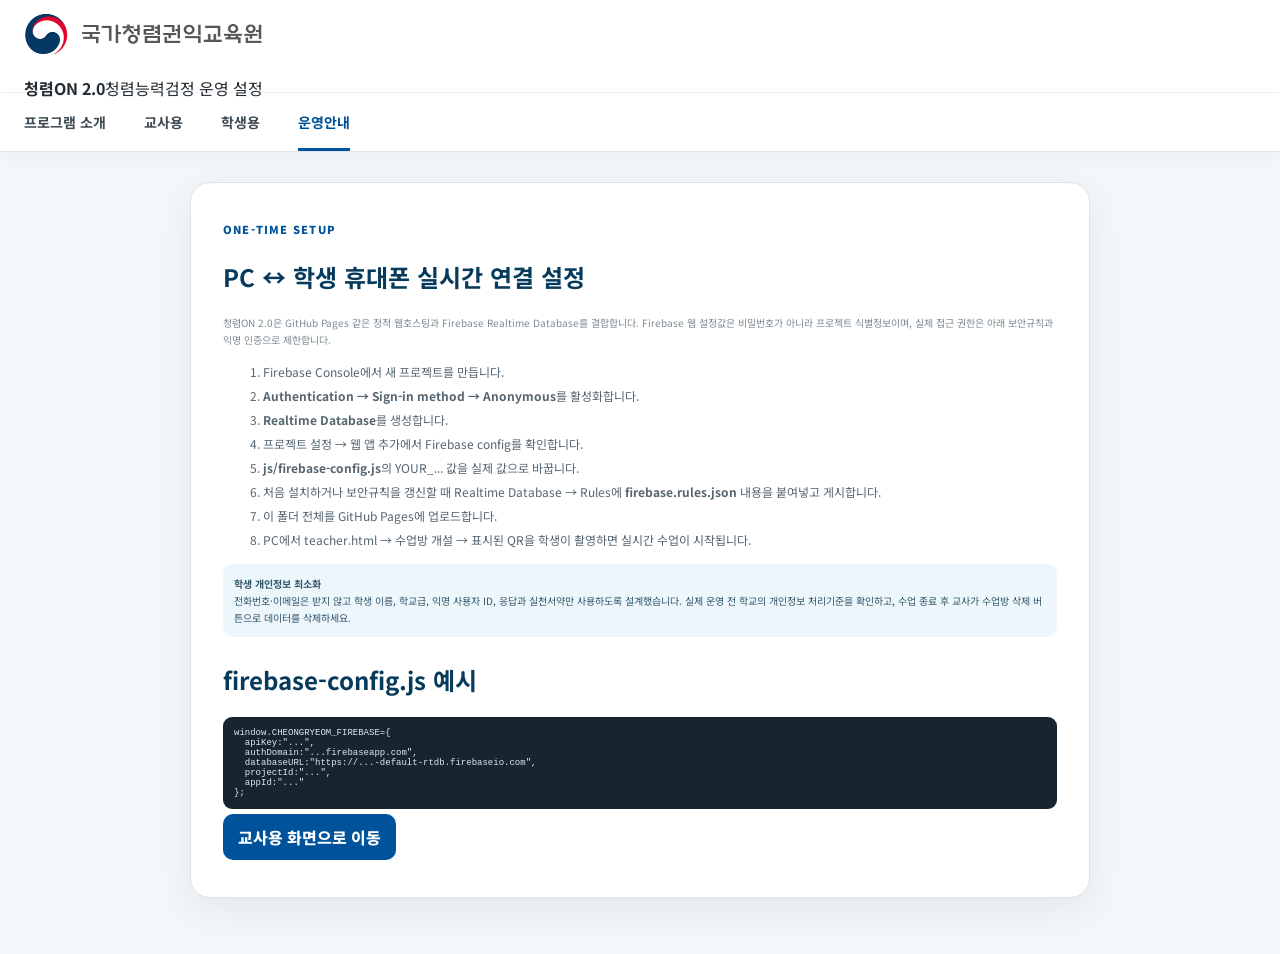
==== SETUP.html @ b58036f4 "Add files via upload" ====
<!doctype html>
<html lang="ko">
  <head>
    <meta charset="utf-8" />
    <meta name="viewport" content="width=device-width,initial-scale=1" />
    <title>청렴ON 2.0 운영 설정</title>
    <link rel="stylesheet" href="assets/styles.css" />
  </head>
  <body>
    <header class="site-header">
      <div class="header-inner">
        <a href="index.html" class="brand"
          ><img src="assets/logo.png" alt="국가청렴권익교육원" /><span
            class="brand-line"
          ></span>
          <div class="service-name">
            <strong>청렴ON 2.0</strong><span>청렴능력검정 운영 설정</span>
          </div></a
        >
      </div>
    </header>
    <nav class="main-nav">
      <div class="nav-inner">
        <a href="index.html">프로그램 소개</a><a href="teacher.html">교사용</a
        ><a href="student.html">학생용</a
        ><a class="active" href="SETUP.html">운영안내</a>
      </div>
    </nav>
    <main class="main-wrap">
      <section
        class="card"
        style="padding: 32px; max-width: 900px; margin: auto"
      >
        <span class="eyebrow">ONE-TIME SETUP</span>
        <h1 style="color: #063b5c">PC ↔ 학생 휴대폰 실시간 연결 설정</h1>
        <p class="helper">
          청렴ON 2.0은 GitHub Pages 같은 정적 웹호스팅과 Firebase Realtime
          Database를 결합합니다. Firebase 웹 설정값은 비밀번호가 아니라 프로젝트
          식별정보이며, 실제 접근 권한은 아래 보안규칙과 익명 인증으로
          제한합니다.
        </p>
        <ol style="font-size: 12px; line-height: 2; color: #566671">
          <li>Firebase Console에서 새 프로젝트를 만듭니다.</li>
          <li>
            <b>Authentication → Sign-in method → Anonymous</b>를 활성화합니다.
          </li>
          <li><b>Realtime Database</b>를 생성합니다.</li>
          <li>프로젝트 설정 → 웹 앱 추가에서 Firebase config를 확인합니다.</li>
          <li>
            <b>js/firebase-config.js</b>의 YOUR_... 값을 실제 값으로 바꿉니다.
          </li>
          <li>
            처음 설치하거나 보안규칙을 갱신할 때 Realtime Database → Rules에
            <b>firebase.rules.json</b> 내용을 붙여넣고 게시합니다.
          </li>
          <li>이 폴더 전체를 GitHub Pages에 업로드합니다.</li>
          <li>
            PC에서 teacher.html → 수업방 개설 → 표시된 QR을 학생이 촬영하면
            실시간 수업이 시작됩니다.
          </li>
        </ol>
        <div class="feedback info">
          <b>학생 개인정보 최소화</b><br />전화번호·이메일은 받지 않고 학생
          이름, 학교급, 익명 사용자 ID, 응답과 실천서약만 사용하도록
          설계했습니다. 실제 운영 전 학교의 개인정보 처리기준을 확인하고, 수업
          종료 후 교사가 수업방 삭제 버튼으로 데이터를 삭제하세요.
        </div>
        <h2 style="color: #063b5c; margin-top: 25px">
          firebase-config.js 예시
        </h2>
        <pre class="code-line">
window.CHEONGRYEOM_FIREBASE={
  apiKey:"...",
  authDomain:"...firebaseapp.com",
  databaseURL:"https://...-default-rtdb.firebaseio.com",
  projectId:"...",
  appId:"..."
};</pre
        >
        <p>
          <a class="btn primary" href="teacher.html">교사용 화면으로 이동</a>
        </p>
      </section>
    </main>
  </body>
</html>
---- assets/styles.css ----
@import url("https://fonts.googleapis.com/css2?family=Noto+Sans+KR:wght@400;500;600;700;800;900&display=swap");
:root {
  --navy: #00539b;
  --navy2: #083e6b;
  --deep: #263a4b;
  --blue: #159bd7;
  --sky: #eef8fc;
  --pale: #f6f9fb;
  --red: #e71d45;
  --yellow: #f7b916;
  --ink: #242b31;
  --muted: #6d7880;
  --line: #dbe4e9;
  --green: #168064;
  --gold: #aa7610;
  --white: #fff;
  --shadow: 0 12px 34px rgba(34, 65, 86, 0.08);
}
* {
  box-sizing: border-box;
}
html {
  font-family: "Noto Sans KR", "Malgun Gothic", sans-serif;
  color: var(--ink);
  background: #f4f7f9;
}
body {
  margin: 0;
}
button,
input,
textarea,
select {
  font: inherit;
}
button {
  cursor: pointer;
}
a {
  color: inherit;
  text-decoration: none;
}
.hidden {
  display: none !important;
}
.skip {
  position: absolute;
  left: -9999px;
}
.skip:focus {
  left: 12px;
  top: 8px;
  background: #fff;
  border: 2px solid var(--navy);
  padding: 10px;
  z-index: 999;
}
.utility {
  height: 34px;
  background: #f5f6f7;
  border-bottom: 1px solid #e6eaed;
  color: #6e777d;
  font-size: 11px;
}
.utility-inner,
.header-inner,
.nav-inner,
.main-wrap,
.footer-inner {
  max-width: 1320px;
  margin: auto;
}
.utility-inner {
  height: 100%;
  padding: 0 24px;
  display: flex;
  align-items: center;
  justify-content: space-between;
}
.utility-inner a {
  font-weight: 700;
  color: #3f5f75;
}
.site-header {
  background: #fff;
}
.header-inner {
  height: 92px;
  padding: 0 24px;
  display: flex;
  align-items: center;
  justify-content: space-between;
}
.official-ci {
  display: block;
  width: 340px;
  height: auto;
  max-width: 48vw;
}
.service-tag {
  display: flex;
  align-items: center;
  gap: 9px;
}
.service-tag strong {
  font-size: 25px;
  letter-spacing: -0.05em;
  color: #213e55;
}
.service-tag span {
  font-size: 11px;
  font-weight: 700;
  color: #6b7880;
  background: #f1f5f7;
  border: 1px solid #e0e7eb;
  border-radius: 999px;
  padding: 7px 10px;
}
.main-nav {
  background: #fff;
  border-top: 1px solid #edf1f3;
  border-bottom: 1px solid #dfe6ea;
  box-shadow: 0 4px 14px rgba(25, 56, 75, 0.04);
}
.nav-inner {
  height: 58px;
  padding: 0 24px;
  display: flex;
  align-items: center;
  gap: 38px;
}
.nav-inner a {
  font-size: 14px;
  font-weight: 700;
  color: #3e4b54;
  position: relative;
  height: 58px;
  display: flex;
  align-items: center;
}
.nav-inner a.active,
.nav-inner a:hover {
  color: var(--navy);
}
.nav-inner a.active:after {
  content: "";
  position: absolute;
  left: 0;
  right: 0;
  bottom: 0;
  height: 3px;
  background: var(--navy);
}
.nav-spacer {
  flex: 1;
}
.contest-note {
  font-size: 10px;
  color: #8a949a;
}
.main-wrap {
  padding: 30px 24px 56px;
}
.hero {
  background: #fff;
  border: 1px solid var(--line);
  border-radius: 26px;
  box-shadow: var(--shadow);
  display: grid;
  grid-template-columns: 1.05fr 0.95fr;
  min-height: 410px;
  overflow: hidden;
}
.hero-copy {
  padding: 52px 48px;
  display: flex;
  flex-direction: column;
  justify-content: center;
}
.eyebrow {
  font-size: 11px;
  letter-spacing: 0.11em;
  color: var(--navy);
  font-weight: 900;
  margin-bottom: 9px;
}
.hero h1 {
  font-size: 44px;
  line-height: 1.22;
  letter-spacing: -0.06em;
  margin: 0;
  color: #1f415a;
}
.hero h1 em {
  font-style: normal;
  color: var(--navy);
}
.hero p {
  font-size: 15px;
  line-height: 1.85;
  color: #69767e;
  margin: 20px 0;
}
.hero-actions {
  display: flex;
  gap: 9px;
  flex-wrap: wrap;
}
.hero-visual {
  background: #f4fbfe;
  display: flex;
  align-items: center;
  justify-content: center;
  padding: 25px;
  position: relative;
}
.hero-visual:before {
  content: "청렴역량 자격에 도전해보세요";
  position: absolute;
  top: 24px;
  left: 28px;
  font-size: 11px;
  font-weight: 800;
  color: #527184;
}
.official-character {
  display: block;
  width: auto;
  height: auto;
  max-width: 100%;
  object-fit: contain;
  object-position: center;
}
.hero-character {
  max-width: 566px;
}
.character-panel {
  background: #fff;
  border: 1px solid var(--line);
  border-radius: 16px;
  display: flex;
  align-items: center;
  justify-content: center;
  padding: 12px;
  overflow: hidden;
}
.character-panel img {
  display: block;
  width: auto;
  height: auto;
  max-width: 100%;
}
.no-edit-note {
  font-size: 9px;
  color: #8b969d;
  margin-top: 7px;
  text-align: center;
}
.btn {
  border: 0;
  border-radius: 10px;
  padding: 11px 15px;
  font-weight: 800;
  transition: 0.15s;
}
.btn.primary {
  background: var(--navy);
  color: #fff;
}
.btn.primary:hover {
  background: #06477e;
}
.btn.outline {
  background: #fff;
  color: var(--navy);
  border: 1px solid #b9cbd5;
}
.btn.soft {
  background: #eaf6fb;
  color: #135d84;
}
.btn.danger {
  background: #fff1f3;
  color: #a91e39;
  border: 1px solid #efcbd2;
}
.btn.gold {
  background: #9e7219;
  color: #fff;
}
.btn.full {
  width: 100%;
}
.btn.large {
  padding: 14px 18px;
  font-size: 15px;
}
.btn:disabled {
  opacity: 0.42;
  cursor: not-allowed;
}
.section {
  margin-top: 32px;
}
.section-title {
  display: flex;
  align-items: end;
  justify-content: space-between;
  margin-bottom: 15px;
}
.section-title h2 {
  font-size: 24px;
  color: #28485e;
  letter-spacing: -0.045em;
  margin: 0;
}
.section-title p {
  font-size: 11px;
  color: #7a858c;
  margin: 0;
}
.role-grid {
  display: grid;
  grid-template-columns: 1fr 1fr;
  gap: 18px;
}
.role-card {
  background: #fff;
  border: 1px solid var(--line);
  border-radius: 20px;
  box-shadow: var(--shadow);
  display: grid;
  grid-template-columns: 110px 1fr auto;
  align-items: center;
  gap: 18px;
  padding: 19px;
  transition: 0.17s;
}
.role-card:hover {
  transform: translateY(-2px);
  border-color: #b5d1de;
}
.role-character {
  width: 100px;
  height: auto;
  max-width: 100%;
}
.role-card h3 {
  font-size: 20px;
  color: #24475f;
  margin: 3px 0 6px;
}
.role-card p {
  font-size: 12px;
  line-height: 1.65;
  color: #6e7b83;
  margin: 0;
}
.arrow {
  font-size: 23px;
  color: var(--navy);
}
.flow {
  display: grid;
  grid-template-columns: repeat(5, 1fr);
  gap: 8px;
}
.flow-item {
  background: #fff;
  border: 1px solid var(--line);
  border-radius: 14px;
  padding: 15px 8px;
  text-align: center;
  min-height: 108px;
}
.flow-item .num {
  display: grid;
  place-items: center;
  width: 27px;
  height: 27px;
  border-radius: 50%;
  background: #e9f5fa;
  color: var(--navy);
  font-size: 10px;
  font-weight: 900;
  margin: 0 auto 9px;
}
.flow-item b {
  display: block;
  font-size: 11px;
  color: #294d64;
}
.flow-item span {
  display: block;
  font-size: 9px;
  color: #879298;
  margin-top: 4px;
}
.virtue-grid {
  display: grid;
  grid-template-columns: repeat(6, 1fr);
  gap: 9px;
}
.virtue-card {
  background: #fff;
  border: 1px solid var(--line);
  border-radius: 14px;
  padding: 15px;
}
.virtue-card small {
  font-size: 9px;
  color: #1484b3;
  font-weight: 800;
}
.virtue-card b {
  display: block;
  color: #2a4b61;
  margin: 2px 0;
}
.virtue-card p {
  font-size: 9px;
  line-height: 1.6;
  color: #76838b;
  margin: 6px 0 0;
}
.privacy-note {
  background: #f7fafb;
  border: 1px solid #dfe8ec;
  border-radius: 14px;
  padding: 15px;
  font-size: 10px;
  line-height: 1.7;
  color: #61727d;
}
.site-footer {
  background: #2d3d48;
  color: #d9e1e5;
}
.footer-inner {
  padding: 25px 24px;
  display: flex;
  justify-content: space-between;
  gap: 30px;
  font-size: 10px;
  line-height: 1.8;
}
.footer-ci {
  width: 255px;
  height: auto;
  max-width: 45vw;
  background: #fff;
}
.footer-disclaimer {
  max-width: 660px;
  color: #b8c2c8;
}
/* app header */
.app-body {
  min-height: 100vh;
  background: #f3f6f8;
}
.app-top {
  position: sticky;
  top: 0;
  z-index: 60;
  background: #fff;
  border-bottom: 1px solid var(--line);
  box-shadow: 0 3px 12px rgba(23, 52, 70, 0.04);
}
.app-top-inner {
  max-width: 1500px;
  height: 76px;
  margin: auto;
  padding: 0 22px;
  display: flex;
  align-items: center;
  justify-content: space-between;
}
.app-logo {
  width: 285px;
  height: auto;
  max-width: 48vw;
}
.app-service {
  display: flex;
  align-items: center;
  gap: 9px;
}
.app-service b {
  font-size: 19px;
  color: #27475e;
}
.mode-label {
  font-size: 9px;
  color: #fff;
  background: var(--navy);
  padding: 5px 7px;
  border-radius: 5px;
  font-weight: 900;
}
.status-pill {
  font-size: 10px;
  background: #eef6f9;
  color: #315c72;
  padding: 7px 10px;
  border-radius: 999px;
  font-weight: 800;
}
.status-pill.online:before {
  content: "● ";
  color: #11a277;
}
.status-pill.error {
  background: #fff0f2;
  color: #b21f3c;
}
.app-shell {
  max-width: 1500px;
  margin: auto;
  padding: 24px;
}
.card {
  background: #fff;
  border: 1px solid var(--line);
  border-radius: 20px;
  box-shadow: var(--shadow);
}
input,
textarea,
select {
  width: 100%;
  border: 1px solid #c8d5dc;
  border-radius: 10px;
  padding: 12px 13px;
  background: #fff;
  outline: none;
}
input:focus,
textarea:focus,
select:focus {
  border-color: #178bc0;
  box-shadow: 0 0 0 3px rgba(21, 155, 215, 0.1);
}
label {
  display: block;
  font-size: 11px;
  font-weight: 800;
  color: #4b5962;
  margin: 10px 0 5px;
}
.helper {
  font-size: 10px;
  color: #7d8b93;
  line-height: 1.7;
}
.field-note {
  font-size: 9px;
  line-height: 1.55;
  color: #7f8c94;
  margin-top: 5px;
}
.setup-block {
  max-width: 980px;
  margin: 45px auto;
  padding: 30px;
}
.setup-grid {
  display: grid;
  grid-template-columns: 1.1fr 0.9fr;
  gap: 26px;
}
.setup-visual {
  background: #f3fbfe;
  border-radius: 16px;
  padding: 18px;
  display: flex;
  align-items: center;
  justify-content: center;
}
.setup-visual img {
  max-width: 333px;
}
.setup-block h1 {
  color: #24485f;
  letter-spacing: -0.05em;
  margin: 5px 0 11px;
}
.setup-info {
  background: #f7fafb;
  border-radius: 14px;
  padding: 16px;
}
.setup-info li {
  font-size: 10px;
  line-height: 1.85;
  color: #617079;
}
.toast {
  position: fixed;
  left: 50%;
  bottom: 22px;
  transform: translate(-50%, 20px);
  opacity: 0;
  background: #172530;
  color: #fff;
  padding: 10px 15px;
  border-radius: 10px;
  font-size: 11px;
  z-index: 100;
  transition: 0.2s;
}
.toast.show {
  opacity: 1;
  transform: translate(-50%, 0);
}
/* teacher */
.teacher-layout {
  display: grid;
  grid-template-columns: 300px 1fr;
  gap: 20px;
}
.teacher-side {
  padding: 17px;
  position: sticky;
  top: 100px;
  height: calc(100vh - 124px);
  overflow: auto;
}
.room-panel {
  background: #eef8fc;
  border: 1px solid #cfe5ee;
  border-radius: 14px;
  padding: 14px;
  text-align: center;
}
.room-panel small {
  display: block;
  font-size: 9px;
  color: #567282;
  overflow: hidden;
  text-overflow: ellipsis;
  white-space: nowrap;
}
.room-panel > span {
  display: block;
  margin-top: 7px;
  font-size: 8px;
  color: #6d7e88;
}
.room-panel strong {
  display: block;
  font-size: 35px;
  letter-spacing: 0.12em;
  color: #174e70;
  margin: 3px 0 8px;
}
.qr-wrap {
  display: grid;
  place-items: center;
  min-height: 185px;
  padding: 10px;
}
.qr-wrap img,
.qr-wrap canvas {
  max-width: 170px !important;
  height: auto !important;
}
.participant-row {
  display: flex;
  justify-content: space-between;
  align-items: center;
  border-top: 1px solid var(--line);
  border-bottom: 1px solid var(--line);
  padding: 11px 2px;
  font-size: 10px;
}
.participant-row strong {
  font-size: 22px;
  color: #23526f;
}
.stage-nav {
  display: grid;
  gap: 4px;
  margin: 13px 0;
}
.stage-btn {
  border: 0;
  background: transparent;
  border-radius: 9px;
  padding: 8px 9px;
  text-align: left;
  color: #66757f;
  font-size: 10px;
  font-weight: 700;
  display: flex;
  align-items: center;
  width: 100%;
}
.stage-btn .stage-num {
  display: inline-grid;
  place-items: center;
  width: 23px;
  height: 23px;
  flex: 0 0 23px;
  border-radius: 50%;
  background: #eef3f5;
  margin-right: 7px;
  font-size: 8px;
}
.stage-btn .stage-copy {
  display: grid;
  gap: 1px;
  min-width: 0;
}
.stage-btn .stage-copy small {
  font-size: 7px;
  color: #87939a;
  font-weight: 700;
}
.stage-btn .stage-copy b {
  overflow: hidden;
  text-overflow: ellipsis;
  white-space: nowrap;
  font-size: 9px;
}
.stage-btn.active {
  background: #e9f5fa;
  color: #174f70;
}
.stage-btn.active .stage-num {
  background: #17658e;
  color: #fff;
}
.side-actions {
  display: grid;
  gap: 6px;
}
.teacher-main {
  display: grid;
  gap: 17px;
}
.control-card {
  padding: 22px;
  min-height: 330px;
}
.section-head {
  display: flex;
  justify-content: space-between;
  gap: 14px;
  align-items: start;
}
.section-head h1,
.section-head h3 {
  margin: 3px 0;
  color: #284c64;
  letter-spacing: -0.04em;
}
.section-head h1 {
  font-size: 26px;
}
.control-actions {
  display: flex;
  gap: 7px;
  flex-wrap: wrap;
}
.content-box {
  background: #f7fafb;
  border-radius: 15px;
  padding: 20px;
  margin-top: 17px;
}
.teacher-content-grid {
  display: grid;
  grid-template-columns: 1fr 210px;
  gap: 18px;
  align-items: center;
}
.teacher-char img {
  max-width: 200px;
}
.content-box h2 {
  font-size: 22px;
  line-height: 1.5;
  color: #27343c;
  margin: 7px 0;
}
.context-box {
  font-size: 11px;
  color: #60717a;
  line-height: 1.75;
  margin: 11px 0;
}
.option-grid {
  display: grid;
  grid-template-columns: 1fr 1fr;
  gap: 8px;
}
.option-view {
  background: #fff;
  border: 1px solid var(--line);
  border-radius: 10px;
  padding: 10px;
  font-size: 10px;
  line-height: 1.55;
}
.option-view b {
  color: #1c6388;
}
.teacher-grid {
  display: grid;
  grid-template-columns: 1.2fr 0.8fr;
  gap: 17px;
}
.stats-card,
.competency-card,
.roster-card {
  padding: 19px;
  min-height: 280px;
}
.response-chip {
  font-size: 9px;
  background: #edf6f9;
  color: #215b79;
  padding: 6px 8px;
  border-radius: 999px;
  font-weight: 900;
}
.bar-row {
  display: grid;
  grid-template-columns: 26px 1fr 72px;
  gap: 8px;
  align-items: center;
  margin: 12px 0;
}
.bar-letter {
  font-weight: 900;
  color: #1c6388;
}
.bar-track {
  height: 24px;
  background: #edf2f4;
  border-radius: 7px;
  overflow: hidden;
}
.bar-fill {
  height: 100%;
  background: #1888b9;
  transition: 0.3s;
}
.bar-value {
  text-align: right;
  font-size: 9px;
  font-weight: 800;
}
.change-box {
  margin-top: 12px;
  background: #eff8fc;
  border: 1px solid #d1e7f0;
  border-radius: 10px;
  padding: 10px;
  font-size: 10px;
  color: #355d70;
}
.empty {
  min-height: 170px;
  display: grid;
  place-items: center;
  text-align: center;
  color: #8a979f;
  font-size: 10px;
}
.comp-row {
  margin: 11px 0;
}
.comp-meta {
  display: flex;
  justify-content: space-between;
  font-size: 9px;
  margin-bottom: 4px;
}
.comp-meta b {
  color: #1a5d80;
}
.comp-track {
  height: 7px;
  background: #edf2f4;
  border-radius: 99px;
  overflow: hidden;
}
.comp-track span {
  display: block;
  height: 100%;
  background: #167fae;
  border-radius: 99px;
}
.discussion-tools {
  display: flex;
  gap: 6px;
  margin-top: 11px;
}
.result-summary {
  display: grid;
  grid-template-columns: repeat(4, 1fr);
  gap: 8px;
  margin-top: 12px;
}
.result-tile {
  background: #fff;
  border: 1px solid var(--line);
  border-radius: 11px;
  padding: 12px;
  text-align: center;
}
.result-tile b {
  font-size: 23px;
  color: #225674;
  display: block;
}
.result-tile span {
  font-size: 8px;
  color: #7d8990;
}
.roster-card {
  margin-top: 17px;
}
.roster-list {
  display: grid;
  grid-template-columns: repeat(4, 1fr);
  gap: 7px;
  margin-top: 12px;
}
.roster-item {
  border: 1px solid var(--line);
  background: #fbfcfd;
  border-radius: 9px;
  padding: 9px;
}
.roster-item b {
  display: block;
  font-size: 11px;
  color: #294e65;
}
.roster-item span {
  font-size: 8px;
  color: #7e8b93;
}
.roster-item.done {
  background: #f1f9f6;
  border-color: #d3e9e1;
}
/* student */
.student-top .app-top-inner {
  height: 64px;
  padding: 0 13px;
}
.student-top .app-logo {
  width: 235px;
  max-width: 70vw;
}
.student-shell {
  max-width: 540px;
  margin: auto;
  padding: 15px 13px 42px;
}
.student-progress {
  margin: 1px 2px 12px;
}
.progress-meta {
  display: flex;
  justify-content: space-between;
  font-size: 9px;
  color: #75838b;
  margin-bottom: 5px;
}
.progress-track {
  height: 7px;
  background: #dfe8ec;
  border-radius: 99px;
  overflow: hidden;
}
.progress-track span {
  display: block;
  height: 100%;
  background: #1685b5;
  transition: 0.25s;
}
.student-card {
  padding: 20px;
  min-height: 450px;
}
.student-header-grid {
  display: grid;
  grid-template-columns: 1fr 132px;
  gap: 12px;
  align-items: center;
}
.student-character {
  display: flex;
  align-items: center;
  justify-content: center;
}
.student-character img {
  max-width: 128px;
}
.student-card h1 {
  font-size: 27px;
  line-height: 1.35;
  color: #244a62;
  letter-spacing: -0.055em;
  margin: 7px 0;
}
.student-card h2 {
  font-size: 21px;
  line-height: 1.45;
  letter-spacing: -0.045em;
  margin: 11px 0;
}
.student-card h3 {
  font-size: 14px;
  line-height: 1.55;
}
.stage-tag {
  display: inline-flex;
  padding: 5px 8px;
  border-radius: 999px;
  background: #e9f5fa;
  color: #175f84;
  font-size: 8px;
  font-weight: 900;
}
.student-context {
  background: #f7fafb;
  border-radius: 12px;
  padding: 13px;
  font-size: 11px;
  line-height: 1.75;
  color: #5e6d76;
  margin: 12px 0;
}
.choices {
  display: grid;
  gap: 8px;
  margin-top: 13px;
}
.choice {
  width: 100%;
  border: 1px solid #c8d5dc;
  border-radius: 12px;
  background: #fff;
  padding: 12px;
  text-align: left;
  display: grid;
  grid-template-columns: 29px 1fr;
  gap: 8px;
  color: #293841;
}
.choice-letter {
  width: 26px;
  height: 26px;
  border-radius: 7px;
  background: #edf4f7;
  display: grid;
  place-items: center;
  color: #1c6388;
  font-weight: 900;
}
.choice.selected {
  border-color: #176b94;
  background: #f7fbfd;
  box-shadow: 0 0 0 2px rgba(23, 107, 148, 0.07);
}
.choice:disabled {
  cursor: default;
}
.student-submit {
  margin-top: 16px;
}
.feedback {
  margin-top: 12px;
  border-radius: 10px;
  padding: 11px;
  font-size: 10px;
  line-height: 1.7;
}
.feedback.info {
  background: #edf6fb;
  color: #31576b;
}
.feedback.good {
  background: #edf8f4;
  color: #1c6653;
}
.waiting {
  text-align: center;
  padding: 34px 8px;
}
.waiting img {
  max-width: 250px;
  margin: auto;
}
.waiting h2 {
  color: #284c64;
}
.waiting p {
  font-size: 10px;
  color: #73818a;
  line-height: 1.8;
}
.student-virtues {
  display: grid;
  grid-template-columns: 1fr 1fr;
  gap: 7px;
  margin-top: 12px;
}
.student-virtue {
  border: 1px solid var(--line);
  border-radius: 10px;
  padding: 9px;
}
.student-virtue b {
  display: block;
  color: #28506a;
}
.student-virtue span {
  font-size: 8px;
  color: #75828a;
  line-height: 1.55;
}
.student-comp {
  margin: 16px 0;
}
.score-box {
  background: #f7fafb;
  border-radius: 13px;
  padding: 13px;
  margin: 13px 0;
}
.score-main {
  display: flex;
  justify-content: space-between;
  align-items: end;
}
.score-main strong {
  font-size: 36px;
  color: #225979;
}
.score-grid {
  display: grid;
  grid-template-columns: 1fr 1fr;
  gap: 7px;
  margin-top: 8px;
}
.score-grid div {
  background: #fff;
  border: 1px solid var(--line);
  border-radius: 8px;
  padding: 8px;
}
.score-grid span {
  display: block;
  font-size: 8px;
  color: #7c8990;
}
.score-grid b {
  font-size: 16px;
  color: #275873;
}
.certificate {
  position: relative;
  overflow: hidden;
  border: 3px double #1e5b7e;
  padding: 19px 13px;
  text-align: center;
  background: #fff;
  margin-top: 12px;
}
.certificate img {
  width: 245px;
  height: auto;
  max-width: 90%;
}
.certificate .cert-type {
  font-size: 8px;
  color: #77848c;
  margin-top: 11px;
}
.certificate h2 {
  font-size: 27px;
  color: #255b79;
  margin: 7px;
}
.certificate.leader h2 {
  color: #8e6817;
}
.certificate .cert-name {
  font-size: 19px;
  font-weight: 900;
  margin: 10px;
}
.certificate .cert-text {
  font-size: 9px;
  color: #5f6d75;
  line-height: 1.8;
}
.certificate .cert-date {
  font-size: 9px;
  font-weight: 700;
  margin-top: 11px;
}
.public-result {
  background: #f1f8fb;
  border-radius: 10px;
  padding: 10px;
  margin-top: 11px;
  font-size: 9px;
  color: #416173;
}
.pledge-area textarea {
  min-height: 105px;
  resize: vertical;
}
.name-privacy {
  background: #fff8e9;
  border: 1px solid #f1dfae;
  border-radius: 10px;
  padding: 9px;
  font-size: 8px;
  color: #6f6042;
  line-height: 1.6;
  margin-top: 10px;
}
.config-alert {
  max-width: 820px;
  margin: 50px auto;
  padding: 30px;
}
.config-alert h1 {
  color: #244a62;
}
.code-line {
  background: #172530;
  color: #dce9ef;
  border-radius: 9px;
  padding: 11px;
  font-family: monospace;
  font-size: 9px;
  overflow: auto;
}
.btn.timer-action {
  background: #e71d45;
  color: #fff;
}
.btn.timer-action:hover {
  background: #c9193b;
}
.schedule-strip {
  display: grid;
  grid-template-columns: repeat(5, 1fr);
  gap: 7px;
  margin: 14px 0;
}
.schedule-item {
  background: #fff;
  border: 1px solid var(--line);
  border-radius: 10px;
  padding: 10px;
}
.schedule-item small,
.schedule-item span {
  display: block;
  color: #7b8991;
  font-size: 8px;
}
.schedule-item b {
  display: block;
  margin: 3px 0;
  color: #28536d;
  font-size: 10px;
}
.timer-panel {
  display: grid;
  grid-template-columns: 120px 1fr;
  gap: 14px;
  align-items: center;
  margin-bottom: 14px;
  padding: 12px;
  border: 1px solid #efcbd2;
  border-radius: 12px;
  background: #fff6f7;
}
.timer-panel > div {
  text-align: center;
}
.timer-panel small,
.timer-panel strong {
  display: block;
}
.timer-panel small {
  color: #925063;
  font-size: 8px;
}
.timer-panel strong {
  margin-top: 2px;
  color: #c51a3d;
  font-size: 25px;
  font-variant-numeric: tabular-nums;
}
.timer-panel strong.urgent,
.student-timer strong.urgent {
  color: #e71d45;
  animation: timerPulse 0.7s ease-in-out infinite alternate;
}
.timer-panel p {
  margin: 0;
  color: #76525b;
  font-size: 9px;
  line-height: 1.6;
}
@keyframes timerPulse {
  to {
    transform: scale(1.06);
  }
}
.schedule-strip + .change-box {
  margin-top: 8px;
}
.case-label {
  display: inline-flex;
  padding: 5px 8px;
  border-radius: 6px;
  background: #263a4b;
  color: #fff;
  font-size: 8px;
  font-weight: 900;
  letter-spacing: 0.08em;
}
.evidence-mini-grid {
  display: grid;
  grid-template-columns: repeat(4, 1fr);
  gap: 7px;
}
.evidence-mini-grid > div {
  padding: 10px;
  border: 1px dashed #bdcdd5;
  border-radius: 9px;
  background: #fff;
}
.evidence-mini-grid small,
.evidence-mini-grid b {
  display: block;
}
.evidence-mini-grid small {
  color: #1680aa;
  font-size: 7px;
}
.evidence-mini-grid b {
  margin-top: 4px;
  color: #36566a;
  font-size: 9px;
}
.phase-tools {
  display: flex;
  gap: 7px;
  margin-top: 12px;
}
.leader-tile {
  border-color: #e7d7a7;
  background: #fffaf0;
}
.leader-tile b {
  color: #8e6817;
}
.team-grid {
  display: grid;
  grid-template-columns: 1fr 1fr;
  gap: 8px;
  margin-top: 12px;
}
.team-card {
  display: grid;
  grid-template-columns: 1fr auto;
  gap: 3px 8px;
  align-items: center;
  padding: 10px;
  border: 1px solid var(--line);
  border-radius: 10px;
  background: #fbfcfd;
}
.team-card.submitted {
  border-color: #bcded2;
  background: #f1f9f6;
}
.team-card div {
  min-width: 0;
}
.team-card b,
.team-card small {
  display: block;
}
.team-card b {
  color: #294e65;
  font-size: 10px;
}
.team-card small {
  overflow: hidden;
  margin-top: 2px;
  color: #7d8a92;
  font-size: 7px;
  text-overflow: ellipsis;
  white-space: nowrap;
}
.team-card strong {
  grid-row: 1 / span 2;
  grid-column: 2;
  color: #176d57;
  font-size: 20px;
}
.team-card > span:not(.waiting-chip) {
  color: #527065;
  font-size: 7px;
}
.waiting-chip {
  grid-row: 1 / span 2;
  grid-column: 2;
  padding: 5px 7px;
  border-radius: 999px;
  background: #edf2f4;
  color: #78868d;
  font-size: 7px;
  font-weight: 800;
}
.student-timer {
  display: flex;
  justify-content: space-between;
  align-items: center;
  margin: -5px 0 13px;
  padding: 10px 12px;
  border-radius: 11px;
  background: #fff3f5;
  color: #7f4050;
}
.student-timer span {
  font-size: 9px;
  font-weight: 800;
}
.student-timer strong {
  color: #c81c3e;
  font-size: 22px;
  font-variant-numeric: tabular-nums;
}
.rapid-choice:not(:disabled) {
  border-color: #e5a9b5;
}
.rapid-choice:not(:disabled) .choice-letter {
  background: #fff0f3;
  color: #b91d3b;
}
.choice:disabled:not(.selected) {
  opacity: 0.58;
}
.branch-context {
  border-left: 4px solid #1685b5;
}
.consequence-card {
  margin-top: 13px;
  padding: 14px;
  border: 1px solid #cce4d9;
  border-radius: 12px;
  background: #f1f9f6;
}
.consequence-card small {
  color: #16745b;
  font-size: 8px;
  font-weight: 900;
}
.consequence-card p {
  margin: 6px 0 0;
  color: #355f52;
  font-size: 11px;
  line-height: 1.7;
}
.team-badge {
  background: #263a4b;
  color: #fff;
}
.evidence-grid {
  display: grid;
  gap: 8px;
  margin: 13px 0 17px;
}
.evidence-card {
  overflow: hidden;
  border: 1px solid #ccd9df;
  border-radius: 11px;
  background: #fff;
}
.evidence-card summary {
  display: grid;
  grid-template-columns: 62px 1fr;
  gap: 8px;
  align-items: center;
  padding: 11px;
  cursor: pointer;
  list-style: none;
}
.evidence-card summary::-webkit-details-marker {
  display: none;
}
.evidence-card summary span {
  color: #167ba6;
  font-size: 8px;
  font-weight: 900;
}
.evidence-card summary b {
  color: #2d4f64;
  font-size: 11px;
}
.evidence-card p {
  margin: 0;
  padding: 0 11px 12px 81px;
  color: #5f7079;
  font-size: 10px;
  line-height: 1.7;
}
.field-form {
  padding-top: 3px;
}
.field-form h3 {
  margin: 16px 0 8px;
  color: #294e65;
}
.verdict-grid {
  display: grid;
  grid-template-columns: repeat(3, 1fr);
  gap: 7px;
}
.verdict-choice {
  padding: 11px 8px;
  border: 1px solid #c7d4da;
  border-radius: 10px;
  background: #fff;
  color: #4c5c65;
  font-weight: 800;
}
.verdict-choice.selected {
  border-color: #176b94;
  background: #eaf6fb;
  color: #155b7e;
  box-shadow: 0 0 0 2px rgba(23, 107, 148, 0.08);
}
.action-grid {
  display: grid;
  gap: 7px;
}
.action-choice {
  display: grid;
  grid-template-columns: 20px 1fr;
  gap: 7px;
  align-items: start;
  margin: 0;
  padding: 10px;
  border: 1px solid var(--line);
  border-radius: 10px;
  background: #fff;
  color: #465760;
  font-size: 10px;
  line-height: 1.55;
  cursor: pointer;
}
.action-choice input {
  width: 16px;
  height: 16px;
  margin: 1px 0 0;
  accent-color: #176b94;
}
#fieldReason {
  min-height: 95px;
  resize: vertical;
}
.field-result {
  margin: 15px 0;
  padding: 14px;
  border: 1px solid #cce4d9;
  border-radius: 12px;
  background: #f4faf7;
  color: #46635a;
  font-size: 10px;
  line-height: 1.7;
}
.field-result .score-main {
  padding-bottom: 8px;
  border-bottom: 1px solid #dcebe5;
}
.field-result .score-main strong {
  color: #176d57;
}
.score-grid.three {
  grid-template-columns: repeat(3, 1fr);
}
.certificate .cert-rank {
  display: inline-flex;
  margin: 0 0 10px;
  padding: 5px 10px;
  border-radius: 999px;
  background: #eaf4f8;
  color: #255b79;
  font-size: 10px;
  font-weight: 900;
}
.certificate.leader .cert-rank {
  background: #fff5dc;
  color: #8e6817;
}
@media (max-width: 1100px) {
  .flow {
    grid-template-columns: repeat(5, 1fr);
  }
  .virtue-grid {
    grid-template-columns: repeat(3, 1fr);
  }
  .teacher-layout {
    grid-template-columns: 260px 1fr;
  }
  .teacher-grid {
    grid-template-columns: 1fr;
  }
  .option-grid {
    grid-template-columns: 1fr;
  }
  .teacher-content-grid {
    grid-template-columns: 1fr;
  }
  .teacher-char {
    display: none;
  }
  .roster-list {
    grid-template-columns: repeat(3, 1fr);
  }
}
@media (max-width: 760px) {
  .utility {
    display: none;
  }
  .header-inner {
    height: 70px;
    padding: 0 13px;
  }
  .official-ci {
    width: 260px;
    max-width: 66vw;
  }
  .service-tag strong {
    font-size: 18px;
  }
  .service-tag span {
    display: none;
  }
  .nav-inner {
    height: 50px;
    padding: 0 13px;
    gap: 22px;
    overflow: auto;
  }
  .nav-inner a {
    height: 50px;
    white-space: nowrap;
    font-size: 12px;
  }
  .contest-note {
    display: none;
  }
  .main-wrap {
    padding: 16px 13px 36px;
  }
  .hero {
    grid-template-columns: 1fr;
  }
  .hero-copy {
    padding: 29px 22px;
  }
  .hero h1 {
    font-size: 30px;
  }
  .hero p {
    font-size: 12px;
  }
  .hero-visual {
    padding: 18px;
  }
  .hero-visual:before {
    display: none;
  }
  .hero-character {
    max-width: 100%;
  }
  .role-grid {
    grid-template-columns: 1fr;
  }
  .role-card {
    grid-template-columns: 80px 1fr auto;
  }
  .role-character {
    width: 72px;
  }
  .flow {
    grid-template-columns: repeat(2, 1fr);
  }
  .schedule-strip,
  .evidence-mini-grid {
    grid-template-columns: repeat(2, 1fr);
  }
  .timer-panel {
    grid-template-columns: 1fr;
  }
  .timer-panel p {
    text-align: center;
  }
  .team-grid {
    grid-template-columns: 1fr;
  }
  .result-summary {
    grid-template-columns: repeat(2, 1fr);
  }
  .verdict-grid {
    grid-template-columns: 1fr;
  }
  .virtue-grid {
    grid-template-columns: repeat(2, 1fr);
  }
  .footer-inner {
    flex-direction: column;
  }
  .footer-ci {
    max-width: 260px;
  }
  .setup-grid {
    grid-template-columns: 1fr;
  }
  .teacher-layout {
    display: block;
  }
  .teacher-side {
    position: static;
    height: auto;
    margin-bottom: 14px;
  }
  .teacher-grid {
    grid-template-columns: 1fr;
  }
  .section-head {
    flex-direction: column;
  }
  .roster-list {
    grid-template-columns: repeat(2, 1fr);
  }
  .student-header-grid {
    grid-template-columns: 1fr 100px;
  }
  .student-character img {
    max-width: 98px;
  }
}
@media (max-width: 390px) {
  .student-header-grid {
    grid-template-columns: 1fr;
  }
  .student-character {
    display: none;
  }
  .student-virtues {
    grid-template-columns: 1fr;
  }
  .roster-list {
    grid-template-columns: 1fr;
  }
}
@media print {
  body * {
    visibility: hidden;
  }
  .certificate,
  .certificate * {
    visibility: visible;
  }
  .certificate {
    position: absolute;
    left: 0;
    top: 0;
    width: 100%;
    box-shadow: none;
  }
}
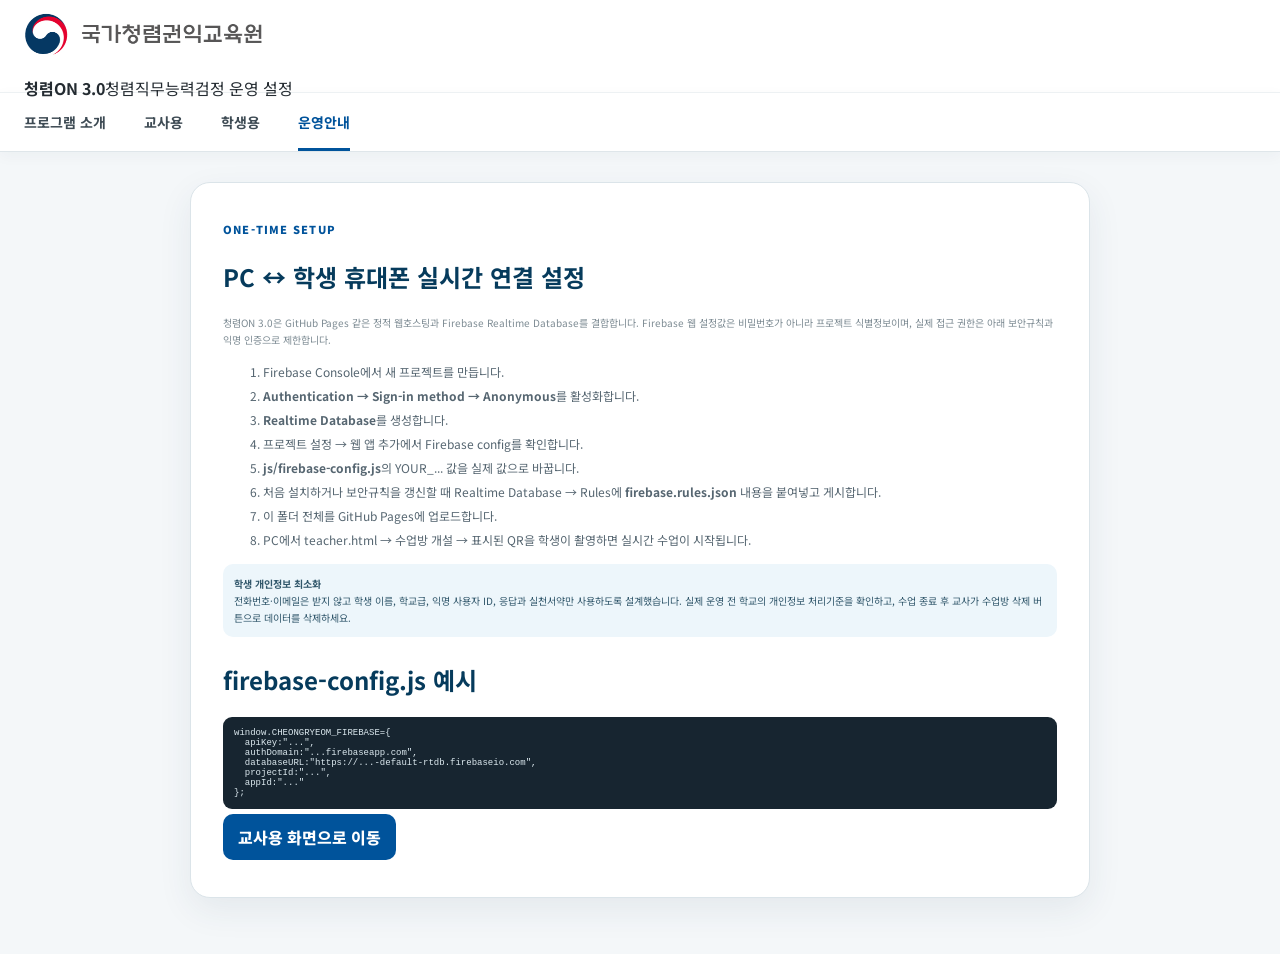
==== commit 69f58601: "Add files via upload" ====
--- a/SETUP.html
+++ b/SETUP.html
@@ -3,7 +3,7 @@
   <head>
     <meta charset="utf-8" />
     <meta name="viewport" content="width=device-width,initial-scale=1" />
-    <title>청렴ON 2.0 운영 설정</title>
+    <title>청렴ON 3.0 운영 설정</title>
     <link rel="stylesheet" href="assets/styles.css" />
   </head>
   <body>
@@ -14,7 +14,7 @@
             class="brand-line"
           ></span>
           <div class="service-name">
-            <strong>청렴ON 2.0</strong><span>청렴능력검정 운영 설정</span>
+            <strong>청렴ON 3.0</strong><span>청렴직무능력검정 운영 설정</span>
           </div></a
         >
       </div>
@@ -34,7 +34,7 @@
         <span class="eyebrow">ONE-TIME SETUP</span>
         <h1 style="color: #063b5c">PC ↔ 학생 휴대폰 실시간 연결 설정</h1>
         <p class="helper">
-          청렴ON 2.0은 GitHub Pages 같은 정적 웹호스팅과 Firebase Realtime
+          청렴ON 3.0은 GitHub Pages 같은 정적 웹호스팅과 Firebase Realtime
           Database를 결합합니다. Firebase 웹 설정값은 비밀번호가 아니라 프로젝트
           식별정보이며, 실제 접근 권한은 아래 보안규칙과 익명 인증으로
           제한합니다.
--- a/assets/styles.css
+++ b/assets/styles.css
@@ -1790,3 +1790,528 @@
     box-shadow: none;
   }
 }
+
+/* 3.0 qualification-exam experience */
+.domain-chip {
+  display: inline-flex;
+  margin: 8px 0 2px;
+  padding: 5px 8px;
+  border-radius: 6px;
+  background: #fff5db;
+  color: #785b1b;
+  font-size: 9px;
+  font-weight: 900;
+}
+.exam-illustration,
+.task-intro {
+  display: grid;
+  grid-template-columns: 112px 1fr;
+  gap: 14px;
+  align-items: center;
+  margin-top: 12px;
+}
+.exam-illustration img,
+.task-intro img {
+  width: 108px;
+  max-height: 112px;
+  object-fit: contain;
+}
+.exam-illustration small,
+.task-intro small {
+  color: #1a719a;
+  font-size: 9px;
+  font-weight: 900;
+}
+.exam-illustration h2,
+.task-intro h2 {
+  margin: 4px 0;
+}
+.task-intro {
+  grid-template-columns: 1fr 122px;
+  padding: 12px 14px;
+  border: 1px solid #d9e8ee;
+  border-radius: 15px;
+  background: linear-gradient(135deg, #f7fbfd, #eef8fc);
+}
+.task-intro p {
+  margin: 5px 0 0;
+  color: #61727d;
+  font-size: 10px;
+  line-height: 1.65;
+}
+.workbench {
+  margin-top: 14px;
+  padding: 14px;
+  border: 1px solid #d5e1e7;
+  border-radius: 14px;
+  background: #f8fafb;
+}
+.tool-hint {
+  margin: 0 0 10px;
+  color: #60717a;
+  font-size: 9px;
+}
+.sequence-board {
+  display: grid;
+  gap: 8px;
+}
+.sequence-card {
+  display: grid;
+  grid-template-columns: 30px 1fr auto;
+  gap: 9px;
+  align-items: center;
+  padding: 10px;
+  border: 1px solid #ccdce3;
+  border-left: 4px solid #1682b0;
+  border-radius: 10px;
+  background: #fff;
+  box-shadow: 0 3px 10px rgba(29, 66, 88, 0.04);
+}
+.sequence-card > span {
+  display: grid;
+  place-items: center;
+  width: 28px;
+  height: 28px;
+  border-radius: 50%;
+  background: #e7f4f9;
+  color: #1b678b;
+  font-size: 10px;
+  font-weight: 900;
+}
+.sequence-card p {
+  margin: 0;
+  color: #3f505a;
+  font-size: 10px;
+  line-height: 1.55;
+}
+.sequence-card > div {
+  display: flex;
+  gap: 4px;
+}
+.sequence-card button {
+  width: 30px;
+  height: 30px;
+  border: 1px solid #c7d5dc;
+  border-radius: 7px;
+  background: #fff;
+  color: #215c7a;
+  font-weight: 900;
+}
+.sequence-card button:disabled {
+  opacity: 0.25;
+}
+.criteria-board {
+  display: grid;
+  gap: 12px;
+}
+.total-meter {
+  display: flex;
+  align-items: baseline;
+  justify-content: center;
+  gap: 5px;
+  padding: 10px;
+  border-radius: 10px;
+  background: #fff0f2;
+  color: #8e2940;
+}
+.total-meter.ready {
+  background: #edf8f4;
+  color: #176951;
+}
+.total-meter span,
+.total-meter small {
+  font-size: 9px;
+}
+.total-meter strong {
+  font-size: 27px;
+}
+.weight-row {
+  display: grid;
+  grid-template-columns: 72px 1fr 42px;
+  gap: 8px;
+  align-items: center;
+  margin: 0;
+  padding: 8px;
+  border-radius: 9px;
+  background: #fff;
+}
+.weight-row input {
+  padding: 0;
+  accent-color: #167fac;
+}
+.weight-row b {
+  color: #205e7e;
+  font-size: 9px;
+  text-align: right;
+}
+.audit-head {
+  display: flex;
+  justify-content: space-between;
+  align-items: center;
+  margin-bottom: 10px;
+  padding: 9px 11px;
+  border-radius: 9px;
+  background: #172f40;
+  color: #fff;
+  font-size: 9px;
+}
+.audit-head b {
+  color: #65dcff;
+}
+.record-grid {
+  display: grid;
+  grid-template-columns: 1fr 1fr;
+  gap: 8px;
+  margin-bottom: 12px;
+}
+.record-card {
+  min-height: 126px;
+  padding: 11px;
+  border: 1px solid #d0dde3;
+  border-radius: 10px;
+  background: #fff;
+  color: #364852;
+  text-align: left;
+}
+.record-card span {
+  display: inline-flex;
+  margin-bottom: 7px;
+  padding: 3px 6px;
+  border-radius: 4px;
+  background: #edf3f6;
+  color: #63747d;
+  font-size: 7px;
+  font-weight: 900;
+}
+.record-card b {
+  display: block;
+  color: #294f65;
+  font-size: 11px;
+}
+.record-card p {
+  margin: 5px 0 0;
+  color: #65757e;
+  font-size: 9px;
+  line-height: 1.55;
+}
+.record-card.flagged {
+  border-color: #dc3f58;
+  background: #fff6f7;
+  box-shadow: inset 0 0 0 2px rgba(220, 63, 88, 0.08);
+}
+.record-card.flagged span {
+  background: #dc3f58;
+  color: #fff;
+}
+.task-result {
+  margin-top: 15px;
+  padding: 15px;
+  border: 1px solid #cce6da;
+  border-radius: 13px;
+  background: #f1faf6;
+}
+.task-result > div {
+  display: flex;
+  justify-content: space-between;
+  align-items: end;
+}
+.task-result span {
+  color: #3c6b5c;
+  font-size: 9px;
+  font-weight: 900;
+}
+.task-result strong {
+  color: #137157;
+  font-size: 32px;
+}
+.task-result strong small {
+  font-size: 10px;
+}
+.task-result p {
+  margin: 8px 0 0;
+  color: #527064;
+  font-size: 9px;
+  line-height: 1.65;
+}
+.report-card {
+  margin-top: 4px;
+}
+.report-hero {
+  display: grid;
+  grid-template-columns: 1fr 130px;
+  align-items: center;
+  gap: 10px;
+  padding: 16px;
+  border-radius: 16px;
+  background: linear-gradient(135deg, #103e5a, #176f98);
+  color: #fff;
+}
+.report-hero h2 {
+  margin: 6px 0;
+  color: #fff;
+  font-size: 42px;
+}
+.report-hero h2 small {
+  font-size: 12px;
+  opacity: 0.75;
+}
+.report-hero p {
+  margin: 0;
+  color: #d6ecf5;
+  font-size: 9px;
+  line-height: 1.6;
+}
+.report-hero img {
+  width: 125px;
+  max-height: 130px;
+  object-fit: contain;
+}
+.score-breakdown {
+  display: grid;
+  grid-template-columns: repeat(3, 1fr);
+  gap: 7px;
+  margin: 10px 0;
+}
+.score-breakdown > div {
+  padding: 9px;
+  border: 1px solid var(--line);
+  border-radius: 9px;
+  background: #fff;
+}
+.score-breakdown span {
+  display: block;
+  color: #7b8991;
+  font-size: 8px;
+}
+.score-breakdown b {
+  color: #285b78;
+  font-size: 11px;
+}
+.feedback-duo {
+  display: grid;
+  grid-template-columns: 1fr 1fr;
+  gap: 8px;
+}
+.feedback-duo article {
+  padding: 12px;
+  border-radius: 11px;
+}
+.feedback-duo small {
+  display: block;
+  font-size: 8px;
+  font-weight: 900;
+}
+.feedback-duo b {
+  display: block;
+  margin-top: 3px;
+  font-size: 16px;
+}
+.feedback-duo p {
+  margin: 5px 0 0;
+  font-size: 9px;
+  line-height: 1.55;
+}
+.feedback-duo .strength {
+  background: #edf8f4;
+  color: #276553;
+}
+.feedback-duo .growth {
+  background: #fff8e8;
+  color: #755f27;
+}
+.role-ticket {
+  display: grid;
+  grid-template-columns: 1fr auto;
+  align-items: center;
+  margin-top: 13px;
+  padding: 11px 13px;
+  border-radius: 12px;
+  background: #163c55;
+  color: #fff;
+}
+.role-ticket span,
+.role-ticket small {
+  font-size: 8px;
+  color: #cde5ef;
+}
+.role-ticket b {
+  grid-row: 2;
+  font-size: 15px;
+}
+.role-ticket small {
+  grid-column: 2;
+  grid-row: 1 / 3;
+  padding: 7px;
+  border: 1px solid rgba(255,255,255,.24);
+  border-radius: 7px;
+}
+.secret-file {
+  position: relative;
+  margin: 10px 0;
+  padding: 30px 15px 15px;
+  border: 2px dashed #d8ae5a;
+  border-radius: 12px;
+  background: #fffaf0;
+}
+.secret-stamp {
+  position: absolute;
+  top: 8px;
+  right: 10px;
+  color: #a16d18;
+  font-size: 8px;
+  font-weight: 900;
+}
+.secret-file p {
+  margin: 0;
+  color: #5d523e;
+  font-size: 11px;
+  line-height: 1.75;
+}
+.team-briefing {
+  margin: 10px 0;
+  padding: 12px;
+  border-left: 4px solid #20a0c8;
+  background: #eff8fb;
+}
+.team-briefing h3,
+.team-briefing p {
+  margin: 0;
+}
+.team-briefing p {
+  margin-top: 4px;
+  color: #59717e;
+  font-size: 9px;
+  line-height: 1.6;
+}
+.protocol-builder .action-choice.selected {
+  border-color: #1b789e;
+  background: #f0f9fc;
+}
+.protocol-builder textarea,
+#teamBrief {
+  min-height: 92px;
+  resize: vertical;
+}
+.activity-signature {
+  display: flex;
+  justify-content: space-between;
+  align-items: center;
+  margin: 12px 0;
+  padding: 10px 12px;
+  border-radius: 9px;
+  background: #eaf6fb;
+  color: #215d79;
+}
+.activity-signature span {
+  font-size: 9px;
+}
+.role-mini-grid {
+  display: grid;
+  grid-template-columns: repeat(4, 1fr);
+  gap: 7px;
+  margin: 12px 0;
+}
+.role-mini {
+  padding: 10px;
+  border: 1px solid var(--line);
+  border-radius: 10px;
+  background: #fff;
+}
+.role-mini span {
+  display: grid;
+  place-items: center;
+  width: 22px;
+  height: 22px;
+  border-radius: 50%;
+  background: #eaf5f9;
+  color: #1a668b;
+  font-size: 8px;
+  font-weight: 900;
+}
+.role-mini b,
+.role-mini small {
+  display: block;
+}
+.role-mini b {
+  margin-top: 7px;
+  color: #294f65;
+  font-size: 9px;
+}
+.role-mini small {
+  color: #819099;
+  font-size: 7px;
+}
+.live-task {
+  min-height: 170px;
+  display: grid;
+  place-items: center;
+  align-content: center;
+  text-align: center;
+}
+.live-task span {
+  color: #6a7a83;
+  font-size: 9px;
+}
+.live-task strong {
+  color: #205b7b;
+  font-size: 44px;
+}
+.live-task strong small {
+  font-size: 11px;
+}
+.live-task p {
+  max-width: 330px;
+  color: #7b8990;
+  font-size: 9px;
+  line-height: 1.6;
+}
+.roster-item {
+  display: flex;
+  align-items: center;
+  justify-content: space-between;
+  gap: 8px;
+}
+.roster-scores {
+  display: flex;
+  align-items: center;
+  gap: 4px;
+}
+.roster-scores span {
+  padding: 3px 5px;
+  border-radius: 4px;
+  background: #eef4f6;
+}
+.roster-scores b {
+  font-size: 8px;
+}
+.final-feedback {
+  margin: 10px 0;
+}
+
+@media (max-width: 760px) {
+  .exam-illustration { grid-template-columns: 82px 1fr; }
+  .exam-illustration img { width: 80px; }
+  .task-intro { grid-template-columns: 1fr 88px; }
+  .task-intro img { width: 84px; }
+  .record-grid { grid-template-columns: 1fr; }
+  .record-card { min-height: 102px; }
+  .role-mini-grid { grid-template-columns: 1fr 1fr; }
+  .score-breakdown { grid-template-columns: repeat(2, 1fr); }
+  .report-hero { grid-template-columns: 1fr 96px; }
+  .report-hero img { width: 92px; }
+  .feedback-duo { grid-template-columns: 1fr; }
+  .activity-signature { align-items: start; flex-direction: column; gap: 3px; }
+  .roster-item { align-items: flex-start; flex-direction: column; }
+}
+
+@media (max-width: 390px) {
+  .exam-illustration,
+  .task-intro { grid-template-columns: 1fr; }
+  .exam-illustration img,
+  .task-intro img { margin: auto; }
+  .weight-row { grid-template-columns: 62px 1fr 38px; }
+  .sequence-card { grid-template-columns: 28px 1fr; }
+  .sequence-card > div { grid-column: 2; justify-content: flex-end; }
+  .report-hero img { display: none; }
+  .report-hero { grid-template-columns: 1fr; }
+}
